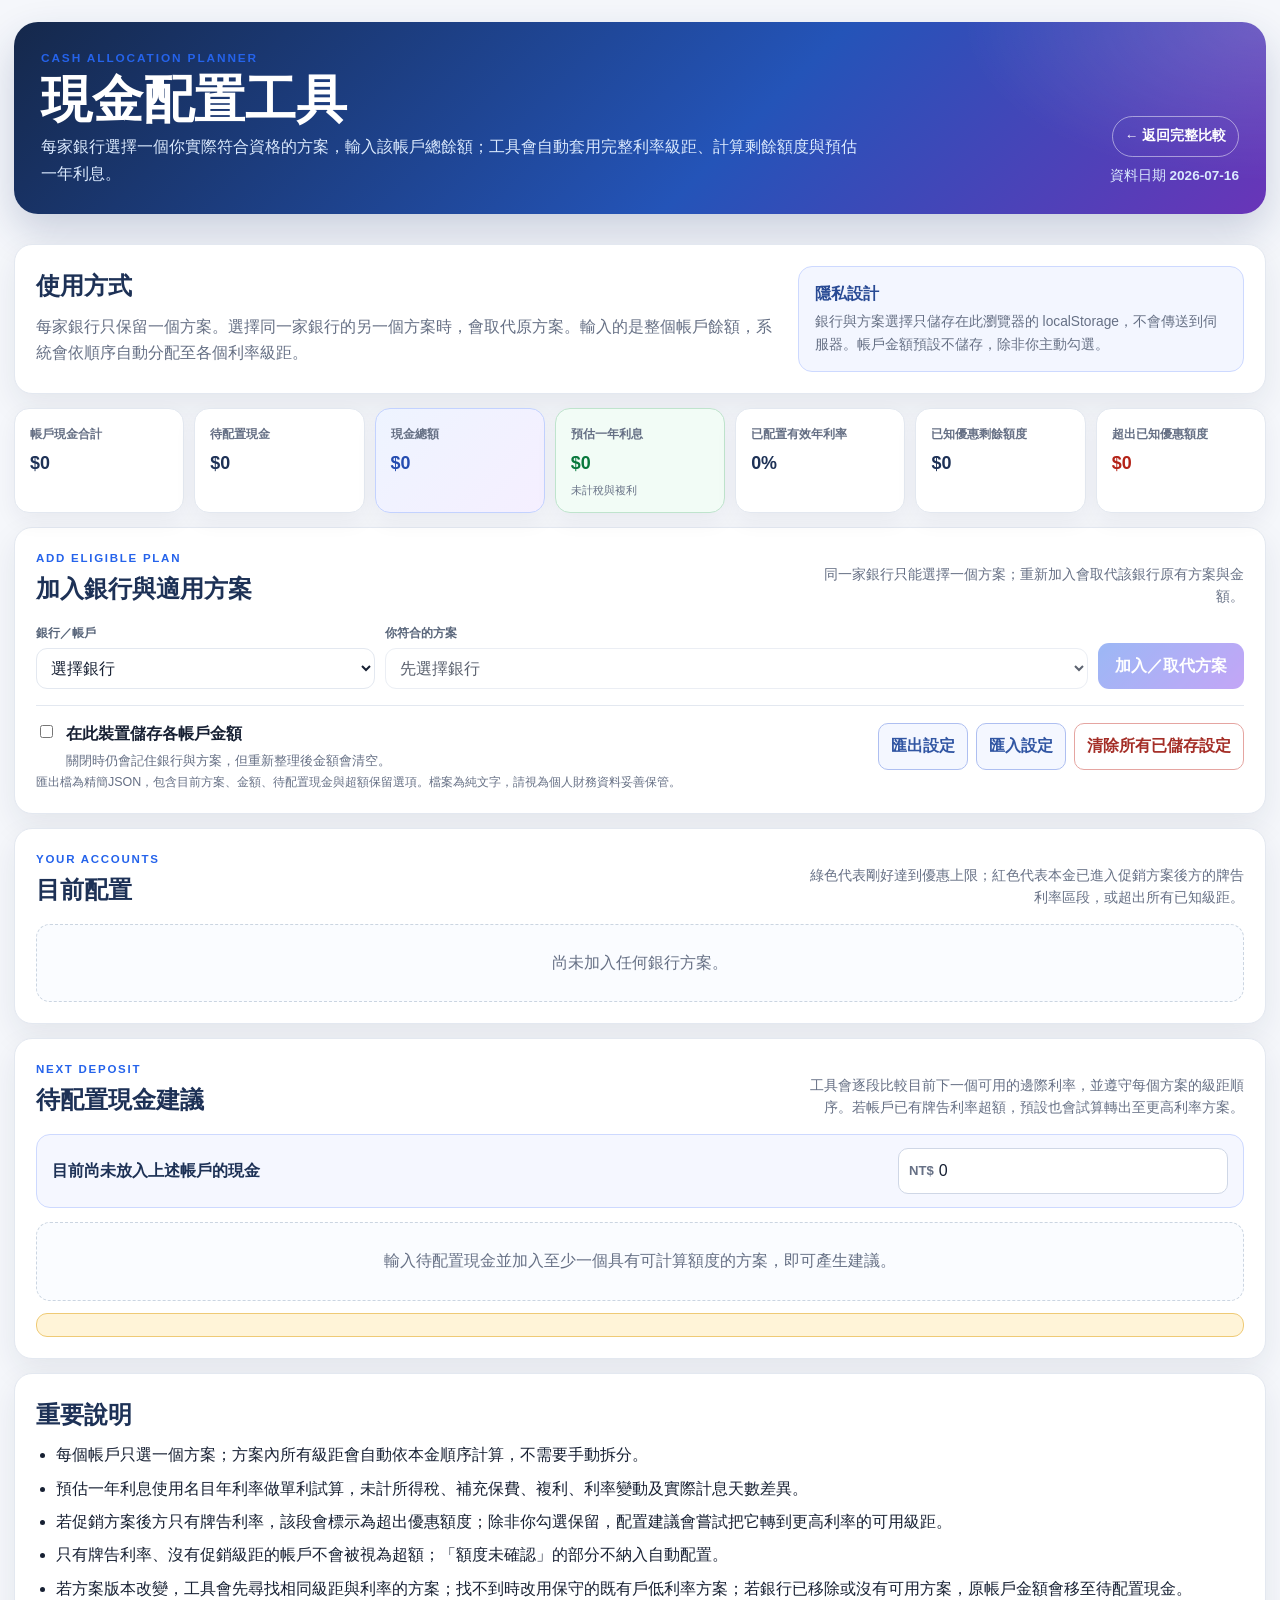
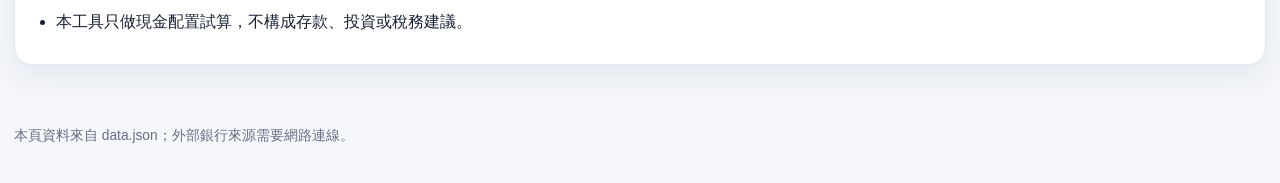
==== allocator.html @ 1294da98 "v21 asset allocator" ====
<!doctype html>
<html lang="zh-Hant-TW">
<head>
  <meta charset="utf-8">
  <meta name="viewport" content="width=device-width,initial-scale=1">
  <title>現金配置工具｜台灣數位帳戶比較</title>
  <link rel="stylesheet" href="assets/style.css">
  <link rel="icon" href="favicon.svg" type="image/svg+xml">
</head>
<body class="allocator-body">
  <header class="allocator-header">
    <div class="allocator-container">
      <div class="allocator-hero">
        <div>
          <div class="eyebrow">CASH ALLOCATION PLANNER</div>
          <h1>現金配置工具</h1>
          <p>每家銀行選擇一個你實際符合資格的方案，輸入該帳戶總餘額；工具會自動套用完整利率級距、計算剩餘額度與預估一年利息。</p>
        </div>
        <div class="allocator-hero-actions">
          <a class="allocator-home-link" href="index.html">← 返回完整比較</a>
          <span>資料日期 <strong id="allocatorReportDate">載入中…</strong></span>
        </div>
      </div>
    </div>
  </header>

  <main class="allocator-container allocator-main" id="allocatorPage">
    <section class="allocator-card allocator-intro">
      <div>
        <h2>使用方式</h2>
        <p>每家銀行只保留一個方案。選擇同一家銀行的另一個方案時，會取代原方案。輸入的是整個帳戶餘額，系統會依順序自動分配至各個利率級距。</p>
      </div>
      <div class="privacy-note">
        <strong>隱私設計</strong>
        <p>銀行與方案選擇只儲存在此瀏覽器的 localStorage，不會傳送到伺服器。帳戶金額預設不儲存，除非你主動勾選。</p>
      </div>
    </section>

    <section class="allocator-summary" aria-label="現金摘要">
      <article class="allocator-stat">
        <span>帳戶現金合計</span>
        <strong id="accountCashTotal">NT$0</strong>
      </article>
      <article class="allocator-stat">
        <span>待配置現金</span>
        <strong id="unallocatedCashSummary">NT$0</strong>
      </article>
      <article class="allocator-stat allocator-stat-primary">
        <span>現金總額</span>
        <strong id="cashGrandTotal">NT$0</strong>
      </article>
      <article class="allocator-stat allocator-stat-interest">
        <span>預估一年利息</span>
        <strong id="annualInterestTotal">NT$0</strong>
        <small id="annualInterestNote">未計稅與複利</small>
      </article>
      <article class="allocator-stat">
        <span>已配置有效年利率</span>
        <strong id="portfolioEffectiveRate">0.000%</strong>
      </article>
      <article class="allocator-stat">
        <span>已知優惠剩餘額度</span>
        <strong id="remainingCapacityTotal">NT$0</strong>
      </article>
      <article class="allocator-stat allocator-stat-danger">
        <span>超出已知優惠額度</span>
        <strong id="overCapacityTotal">NT$0</strong>
      </article>
    </section>

    <section class="allocator-card">
      <div class="allocator-section-heading">
        <div>
          <div class="section-kicker">ADD ELIGIBLE PLAN</div>
          <h2>加入銀行與適用方案</h2>
        </div>
        <p>同一家銀行只能選擇一個方案；重新加入會取代該銀行原有方案與金額。</p>
      </div>

      <div class="allocator-add-grid">
        <div class="field">
          <label for="allocatorBank">銀行／帳戶</label>
          <select id="allocatorBank">
            <option value="">選擇銀行</option>
          </select>
        </div>
        <div class="field">
          <label for="allocatorPlan">你符合的方案</label>
          <select id="allocatorPlan" disabled>
            <option value="">先選擇銀行</option>
          </select>
        </div>
        <button class="allocator-add-button" id="addAllocatorPlan" type="button" disabled>加入／取代方案</button>
      </div>

      <div class="allocator-settings">
        <label class="allocator-save-toggle">
          <input id="persistBalances" type="checkbox">
          <span>
            <strong>在此裝置儲存各帳戶金額</strong>
            <small>關閉時仍會記住銀行與方案，但重新整理後金額會清空。</small>
          </span>
        </label>

        <div class="allocator-config-actions">
          <button id="exportAllocator" class="allocator-export-button" type="button">匯出設定</button>
          <label class="allocator-import-button">
            <span>匯入設定</span>
            <input id="importAllocator" type="file" accept=".json,application/json">
          </label>
          <button id="resetAllocator" class="allocator-reset-button" type="button">清除所有已儲存設定</button>
        </div>
      </div>

      <p class="allocator-transfer-note">
        匯出檔為精簡JSON，包含目前方案、金額、待配置現金與超額保留選項。檔案為純文字，請視為個人財務資料妥善保管。
      </p>
      <div id="allocatorNotice" class="allocator-notice" hidden></div>
    </section>

    <section class="allocator-card">
      <div class="allocator-section-heading">
        <div>
          <div class="section-kicker">YOUR ACCOUNTS</div>
          <h2>目前配置</h2>
        </div>
        <p>綠色代表剛好達到優惠上限；紅色代表本金已進入促銷方案後方的牌告利率區段，或超出所有已知級距。</p>
      </div>
      <div id="allocatorRows" class="allocator-rows"></div>
      <div id="allocatorEmpty" class="allocator-empty">尚未加入任何銀行方案。</div>
    </section>

    <section class="allocator-card allocator-recommendation-card">
      <div class="allocator-section-heading">
        <div>
          <div class="section-kicker">NEXT DEPOSIT</div>
          <h2>待配置現金建議</h2>
        </div>
        <p>工具會逐段比較目前下一個可用的邊際利率，並遵守每個方案的級距順序。若帳戶已有牌告利率超額，預設也會試算轉出至更高利率方案。</p>
      </div>

      <div class="allocator-cash-input">
        <label for="unallocatedCash">目前尚未放入上述帳戶的現金</label>
        <div class="money-input-wrap">
          <span>NT$</span>
          <input id="unallocatedCash" type="text" inputmode="numeric" autocomplete="off" value="0">
        </div>
      </div>

      <div id="recommendationList" class="recommendation-list"></div>
      <div id="recommendationEmpty" class="allocator-empty">輸入待配置現金並加入至少一個具有可計算額度的方案，即可產生建議。</div>
      <div id="unassignedCash" class="unassigned-cash" hidden></div>
    </section>

    <section class="allocator-card allocator-disclaimer">
      <h2>重要說明</h2>
      <ul>
        <li>每個帳戶只選一個方案；方案內所有級距會自動依本金順序計算，不需要手動拆分。</li>
        <li>預估一年利息使用名目年利率做單利試算，未計所得稅、補充保費、複利、利率變動及實際計息天數差異。</li>
        <li>若促銷方案後方只有牌告利率，該段會標示為超出優惠額度；除非你勾選保留，配置建議會嘗試把它轉到更高利率的可用級距。</li>
        <li>只有牌告利率、沒有促銷級距的帳戶不會被視為超額；「額度未確認」的部分不納入自動配置。</li>
        <li>若方案版本改變，工具會先尋找相同級距與利率的方案；找不到時改用保守的既有戶低利率方案；若銀行已移除或沒有可用方案，原帳戶金額會移至待配置現金。</li>
        <li>本工具只做現金配置試算，不構成存款、投資或稅務建議。</li>
      </ul>
    </section>
  </main>

  <footer class="allocator-container detail-footer">本頁資料來自 data.json；外部銀行來源需要網路連線。</footer>
  <script type="module" src="assets/allocator.js"></script>
</body>
</html>
---- assets/style.css ----
:root{
  --page:#f5f7fb;
  --surface:#ffffff;
  --surface-soft:#f8fafc;
  --ink:#172033;
  --muted:#667085;
  --line:#e3e8f0;
  --blue:#2563eb;
  --blue-dark:#173b8f;
  --purple:#7c3aed;
  --cyan:#0891b2;
  --green:#067647;
  --amber:#9a5a00;
  --red:#b42318;
  --shadow:0 12px 32px rgba(31,42,68,.08);
  --radius:18px;
}
*{box-sizing:border-box}
html{scroll-behavior:smooth}
body{
  margin:0;
  color:var(--ink);
  font-family:-apple-system,BlinkMacSystemFont,"Segoe UI","Noto Sans TC","PingFang TC","Microsoft JhengHei",sans-serif;
  line-height:1.65;
  background:
    radial-gradient(900px 420px at 4% -8%,rgba(37,99,235,.11),transparent 60%),
    radial-gradient(760px 380px at 100% 0,rgba(124,58,237,.09),transparent 58%),
    var(--page);
}
a{color:var(--blue);text-decoration:none}
a:hover{text-decoration:underline}
.wide-container{width:calc(100% - 24px);max-width:none;margin:0 auto}
.home-header{padding:12px 0}
.masthead{
  display:grid;
  grid-template-columns:minmax(0,1fr) auto;
  gap:24px;
  align-items:end;
  padding:26px 30px;
  border:1px solid rgba(255,255,255,.8);
  border-radius:22px;
  background:linear-gradient(135deg,#ffffff 0%,#f7faff 60%,#f7f4ff 100%);
  box-shadow:var(--shadow);
}
.eyebrow{font-size:.74rem;font-weight:850;letter-spacing:.16em;color:var(--blue)}
.masthead h1{
  margin:4px 0 7px;
  font-size:clamp(2.05rem,3.4vw,4.1rem);
  line-height:1;
  letter-spacing:-.04em;
  color:#14213d;
}
.masthead p{margin:0;color:#526077;font-size:1.02rem}
.masthead-meta{display:flex;flex-wrap:wrap;justify-content:flex-end;gap:8px;max-width:520px}
.masthead-meta span{
  padding:7px 11px;border-radius:999px;
  background:#fff;border:1px solid var(--line);
  color:#526077;font-size:.82rem;white-space:nowrap
}
.home-layout{
  display:grid;
  grid-template-columns:minmax(0,1fr) clamp(320px,21vw,410px);
  gap:14px;align-items:start
}
.home-main{min-width:0;display:grid;gap:14px}
.home-sidebar{
  min-width:0;display:grid;gap:12px;
  position:sticky;top:10px;max-height:calc(100vh - 20px);overflow:auto
}
.content-card,.tool-card,.info-card,.detail-card{
  background:rgba(255,255,255,.97);
  border:1px solid rgba(227,232,240,.95);
  border-radius:var(--radius);
  box-shadow:var(--shadow)
}
.content-card{padding:22px}
.tool-card,.info-card{padding:17px}
.section-heading{
  display:grid;grid-template-columns:minmax(0,auto) minmax(280px,.55fr);
  gap:20px;align-items:end;padding-bottom:15px;
  border-bottom:1px solid var(--line);margin-bottom:16px
}
.section-heading h2{margin:2px 0 0;font-size:clamp(1.5rem,2vw,2.2rem);line-height:1.1;color:#182a4d}
.section-heading p{margin:0;color:var(--muted);font-size:.92rem}
.section-kicker{color:var(--blue);font-size:.72rem;font-weight:850;letter-spacing:.15em}
.tool-card-title{display:flex;justify-content:space-between;gap:8px;align-items:baseline;margin-bottom:12px;font-weight:850;color:#1d3156}
.tool-card-title small{font-weight:500;color:var(--muted)}
.segmented{display:grid;grid-template-columns:1fr 1fr;gap:5px;padding:5px;border-radius:13px;background:#eef2ff}
.segmented button{border:0;border-radius:9px;padding:9px;background:transparent;color:#43516a;font:inherit;font-weight:800;cursor:pointer}
.segmented button.active{color:#fff;background:linear-gradient(135deg,var(--blue),var(--purple));box-shadow:0 7px 16px rgba(37,99,235,.25)}
.field{display:grid;gap:5px;margin-top:11px}
.field label{font-size:.78rem;color:#58657a;font-weight:800}
.field input[type=search],.field select{
  width:100%;min-width:0;padding:10px;border:1px solid var(--line);
  border-radius:11px;background:#fff;color:var(--ink);font:inherit
}
.filter-grid{display:grid;grid-template-columns:1fr 1fr;gap:8px}
.check-field{display:flex;gap:8px;align-items:center;margin-top:11px;padding:9px 10px;border:1px solid var(--line);border-radius:11px;background:#fff}
.reset-btn{width:100%;border:0;border-radius:11px;margin-top:10px;padding:10px;background:#172033;color:#fff;font:inherit;font-weight:850;cursor:pointer}
.result-line{margin-top:10px;color:var(--muted);font-size:.84rem}
.result-count{color:var(--blue);font-weight:850}
.info-card h3{margin:0 0 10px;color:#1d3156}
.info-card p{margin:0;color:var(--muted);font-size:.88rem}
.legend-list{display:grid;gap:9px;color:#4f5b6c;font-size:.86rem}
.legend-row{display:flex;gap:8px;align-items:center}
.dot{display:inline-block;width:10px;height:10px;border-radius:50%}
.dot.new{background:#2563eb}.dot.existing{background:#7c3aed}
.rate-source{display:inline-flex;padding:2px 7px;border-radius:999px;font-size:.7rem;font-weight:850;white-space:nowrap}
.rate-source.official{background:#ecfdf3;color:var(--green)}
.rate-source.third{background:#fff4d8;color:#8a4b00;border:1px solid #f1ca72}
.status{display:inline-flex;padding:3px 9px;border-radius:999px;font-size:.74rem;font-weight:850}
.status.ok{background:#ecfdf3;color:var(--green)}
.status.partial{background:#fff4d8;color:#8a5700}
.status.unknown{background:#fef3f2;color:var(--red)}
.bar-list{display:grid;gap:9px}
.bar-row{display:grid;grid-template-columns:minmax(190px,16vw) minmax(0,1fr);gap:15px;padding:13px 14px;border:1px solid var(--line);border-radius:14px;background:linear-gradient(180deg,#fff,#fbfcff)}
.bank-meta strong{font-size:.98rem;color:#1d3156}
.bank-meta .bar-note{margin-top:5px;color:var(--muted);font-size:.79rem}
.dual-bars{display:grid;gap:7px}
.dual-line{display:grid;grid-template-columns:54px minmax(100px,1fr) minmax(195px,.34fr);gap:8px;align-items:center}
.dual-label{font-size:.8rem;font-weight:850}
.track{position:relative;height:19px;overflow:hidden;border-radius:999px;background:#edf1f7}
.fill{height:100%;min-width:3px;border-radius:999px}
.fill.new{background:linear-gradient(90deg,#2563eb,#60a5fa)}
.fill.existing{background:linear-gradient(90deg,#7c3aed,#c084fc)}
.fill.unverified{
  background-image:repeating-linear-gradient(135deg,#e79013 0,#e79013 8px,#f8d98c 8px,#f8d98c 16px);
  outline:1px dashed #8b5000;outline-offset:-1px
}
.dual-value{display:flex;gap:6px;align-items:center;flex-wrap:wrap;font-size:.79rem}
.no-value{font-size:.75rem;color:var(--muted);padding-left:6px;line-height:19px}
.table-wrap{overflow:auto;border:1px solid var(--line);border-radius:14px;background:#fff}
table{width:100%;min-width:1320px;border-collapse:collapse}
th,td{padding:11px 12px;border-bottom:1px solid var(--line);text-align:left;vertical-align:top}
th{position:sticky;top:0;z-index:2;background:#eef3ff;color:#29384c;white-space:nowrap}
tbody tr:hover td{background:#fafcff}
.name-cell a{font-weight:850}
.source-list{display:flex;flex-wrap:wrap;gap:5px}
.source-chip{display:inline-flex;padding:4px 8px;border-radius:999px;background:#eef3ff;border:1px solid #d8e2ff;font-size:.76rem}
.source-chip.third-party{background:#fff4d8;border-color:#f1ca72;color:#824800}
.empty-state{text-align:center;color:var(--muted);padding:28px}
.home-footer{padding:20px 2px 34px;color:var(--muted);font-size:.85rem}

/* Standardized individual bank pages */
.detail-body{background:var(--page)}
.detail-container{width:min(1180px,calc(100% - 28px));margin:0 auto}
.detail-hero{padding:22px 0 14px}
.detail-hero-panel{
  color:#fff;border-radius:24px;padding:28px;
  background:
    radial-gradient(400px 240px at 100% 0,rgba(255,255,255,.16),transparent 70%),
    linear-gradient(135deg,#15284b,#2454b8 58%,#6935b8);
  box-shadow:0 18px 42px rgba(30,52,105,.2)
}
.back-link{display:inline-flex;margin-bottom:12px;color:#dbeafe!important}
.detail-title-row{display:flex;justify-content:space-between;align-items:flex-start;gap:16px;flex-wrap:wrap}
.detail-title-row h1{margin:0 0 7px;font-size:clamp(2rem,4vw,3.3rem);line-height:1.05}
.detail-title-row p{margin:0;color:#dbeafe;max-width:850px}
.detail-status{background:rgba(255,255,255,.92)!important;color:#17324d!important}
.detail-kpis{display:grid;grid-template-columns:repeat(4,minmax(0,1fr));gap:12px;margin-top:20px}
.detail-kpi{background:#fff;border:1px solid rgba(255,255,255,.9);border-radius:15px;padding:15px;box-shadow:0 8px 20px rgba(15,23,42,.13);color:var(--ink)}
.detail-kpi .label{color:var(--muted);font-size:.8rem;font-weight:750}
.detail-kpi .value{margin-top:4px;color:#172033;font-size:1.13rem;font-weight:850;line-height:1.35;overflow-wrap:anywhere}
.detail-main{padding:6px 0 42px}
.detail-card{padding:21px;margin:14px 0}
.detail-card h2{margin:0 0 8px;color:#1d3156;font-size:1.28rem}
.detail-card .intro{margin:0 0 15px;color:var(--muted)}
.kv{display:grid;grid-template-columns:220px 1fr;border-top:1px solid var(--line)}
.kv div{padding:13px 14px;border-bottom:1px solid var(--line)}
.kv div:nth-child(odd){font-weight:850;background:var(--surface-soft)}
.tier-tabs{display:flex;gap:9px;flex-wrap:wrap;margin-bottom:14px}
.tier-tabs button{border:1px solid var(--line);border-radius:999px;padding:9px 13px;background:#fff;font:inherit;font-weight:800;cursor:pointer}
.tier-tabs button.active{background:#172033;color:#fff;border-color:#172033}
.tier-panel{display:none}.tier-panel.active{display:block}
.combo-chart-wrap{border:1px solid var(--line);border-radius:16px;padding:14px;background:linear-gradient(180deg,#fff,#fbfcff)}
.combo-chart{width:100%;height:auto;display:block}
.chart-grid{stroke:#dfe5ef;stroke-width:1}.chart-grid.vertical{stroke-dasharray:4 6}
.chart-axis{stroke:#667085;stroke-width:1.3}
.axis-label{font-size:12px;fill:#667085}.axis-title{font-size:13px;fill:#475467;font-weight:700}
.tier-bar{opacity:.8}.bar-rate-label{font-size:13px;fill:#172033;font-weight:850}
.bar-range-label{font-size:11px;fill:#fff;font-weight:800}
.effective-line{fill:none;stroke:#172033;stroke-width:4;stroke-linejoin:round;stroke-linecap:round}
.effective-line.unverified{stroke:#9a5b00;stroke-dasharray:8 7}
.effective-point{fill:#fff;stroke:#172033;stroke-width:3}
.effective-label{font-size:12px;fill:#172033;font-weight:850}
.chart-key{display:flex;flex-wrap:wrap;gap:16px;margin-top:8px;color:#536075;font-size:.88rem}
.chart-key span{display:flex;align-items:center;gap:7px}
.key-box{display:inline-block;width:16px;height:10px;border-radius:3px;background:#2563eb;opacity:.8}
.key-line{display:inline-block;width:20px;border-top:4px solid #172033}
.unverified-key{background:#fff4d8;border:1px solid #f1ca72;color:#8a4b00;padding:2px 8px;border-radius:999px}
.combo-caption{margin:9px 0 0;color:#4f5b70}
.third-party-alert{padding:15px 17px;border-radius:14px;background:#fff4d8;border:1px solid #f1ca72;color:#744000}
.sources ul{margin:8px 0 0 18px;padding:0}.sources li{margin:7px 0;overflow-wrap:anywhere}
.detail-footer{padding:10px 0 36px;color:var(--muted);font-size:.86rem}

@media(max-width:1320px){
  .home-layout{grid-template-columns:1fr}
  .home-sidebar{position:static;max-height:none;overflow:visible;grid-template-columns:minmax(320px,1.2fr) minmax(220px,.6fr) minmax(220px,.6fr);order:-1}
  .tool-card{grid-column:1}.section-heading{grid-template-columns:1fr}
}
@media(max-width:900px){
  .wide-container{width:calc(100% - 12px)}
  .masthead{grid-template-columns:1fr;padding:20px}
  .masthead-meta{justify-content:flex-start;max-width:none}
  .home-sidebar{grid-template-columns:1fr 1fr}.tool-card{grid-column:1/-1}
  .bar-row{grid-template-columns:1fr}.dual-line{grid-template-columns:50px minmax(100px,1fr)}.dual-value{grid-column:2}
  .detail-kpis{grid-template-columns:repeat(2,minmax(0,1fr))}
}
@media(max-width:620px){
  .wide-container{width:100%}.home-header{padding-top:0}
  .masthead,.content-card,.tool-card,.info-card{border-radius:0;box-shadow:none;border-left:0;border-right:0}
  .masthead{padding:18px 14px}.masthead-meta{display:grid;grid-template-columns:1fr}
  .home-layout,.home-main{gap:8px}.home-sidebar{grid-template-columns:1fr}
  .content-card,.tool-card,.info-card{padding:14px}.filter-grid{grid-template-columns:1fr}
  .detail-container{width:min(100% - 16px,1180px)}
  .detail-hero-panel,.detail-card{padding:17px}.detail-kpis{grid-template-columns:1fr}
  .kv{grid-template-columns:1fr}.kv div:nth-child(odd){padding-bottom:4px;border-bottom:0}.kv div:nth-child(even){padding-top:4px}
}


/* v8 detail readability */
.field-label{font-weight:850;background:var(--surface-soft)}
.field-value{min-width:0}
.field-paragraph{margin:0 0 7px}
.field-paragraph:last-child{margin-bottom:0}
.field-list{margin:0;padding-left:1.2rem;display:grid;gap:7px}
.field-list li{padding-left:2px}
.field-list strong,.field-paragraph strong{color:#1d3156}
.compact-table table{min-width:560px}
.compact-table th,.compact-table td{padding:10px 12px}
@media(max-width:620px){
  .field-list{padding-left:1.05rem}
}


/* v9 runtime data loading */
.loading-card,
.page-error{
  width:min(760px,100%);
  margin:30px auto;
  padding:24px;
  border:1px solid var(--line);
  border-radius:16px;
  background:#fff;
  box-shadow:var(--shadow);
}
.page-error h1{margin-top:0;color:#1d3156}
.page-error code{padding:2px 6px;border-radius:5px;background:#eef2ff}


/* v10 homepage responsive containment */
html,
body{
  max-width:100%;
}

body{
  overflow-x:hidden;
}

/* Grid and card children must be allowed to shrink below their intrinsic width. */
.home-layout,
.home-main,
.home-sidebar,
.content-card,
.tool-card,
.info-card,
.section-heading,
.bar-list,
.bar-row,
.bank-meta,
.dual-bars,
.dual-line,
.track,
.dual-value,
.table-wrap{
  min-width:0;
  max-width:100%;
}

.content-card,
.tool-card,
.info-card,
.bar-row,
.table-wrap{
  width:100%;
}

.bank-meta,
.bank-meta a,
.bank-meta strong,
.bank-meta .bar-note,
.dual-value,
.dual-value strong{
  overflow-wrap:anywhere;
  word-break:break-word;
}

.table-wrap{
  overflow-x:auto;
  overflow-y:hidden;
  overscroll-behavior-x:contain;
  -webkit-overflow-scrolling:touch;
  scrollbar-gutter:stable;
  touch-action:pan-x pan-y;
}

/* The table remains wide, but only its own wrapper scrolls. */
.table-wrap table{
  width:max-content;
  min-width:1320px;
  max-width:none;
}

@media(max-width:900px){
  .bar-row{
    width:100%;
    grid-template-columns:minmax(0,1fr);
  }

  .dual-line{
    grid-template-columns:50px minmax(0,1fr);
  }

  .dual-value{
    grid-column:2;
    min-width:0;
    max-width:100%;
  }
}

@media(max-width:620px){
  .wide-container{
    width:100%;
    max-width:100%;
  }

  .home-layout,
  .home-main,
  .home-sidebar{
    width:100%;
    max-width:100%;
  }

  .content-card,
  .tool-card,
  .info-card{
    width:100%;
    max-width:100%;
  }

  .bar-row{
    display:block;
    width:100%;
    max-width:100%;
    padding:13px 12px;
    overflow:hidden;
  }

  .dual-bars{
    width:100%;
    margin-top:12px;
  }

  /* Mobile rate row:
     label and value share the first row; the bar uses the full row below. */
  .dual-line{
    display:grid;
    width:100%;
    grid-template-columns:minmax(0,1fr) minmax(0,auto);
    grid-template-areas:
      "label value"
      "track track";
    gap:6px 10px;
    align-items:center;
  }

  .dual-label{
    grid-area:label;
    min-width:0;
  }

  .dual-value{
    grid-area:value;
    grid-column:auto;
    min-width:0;
    max-width:min(62vw,230px);
    justify-content:flex-end;
    text-align:right;
    line-height:1.35;
  }

  .dual-value .rate-source{
    white-space:normal;
    text-align:center;
  }

  .track{
    grid-area:track;
    width:100%;
    min-width:0;
  }

  .bank-meta{
    width:100%;
  }

  .section-heading{
    width:100%;
  }

  .section-heading p{
    overflow-wrap:anywhere;
  }

  .table-wrap{
    width:100%;
    max-width:100%;
    border-radius:10px;
  }
}

@media(max-width:380px){
  .dual-line{
    grid-template-columns:1fr;
    grid-template-areas:
      "label"
      "value"
      "track";
  }

  .dual-value{
    justify-content:flex-start;
    text-align:left;
    max-width:100%;
  }
}


/* v11 favicon + bank chart mobile legibility */
@media(max-width:620px){
  .detail-card .combo-chart-wrap{
    max-width:100%;
    padding:10px 8px 12px;
    overflow-x:auto;
    overflow-y:hidden;
    overscroll-behavior-x:contain;
    -webkit-overflow-scrolling:touch;
  }

  /* Keep enough logical width for the amount-axis labels.
     Scrolling remains contained inside the chart card. */
  .detail-card .combo-chart{
    display:block;
    width:760px;
    max-width:none;
    height:auto;
  }

  /* Larger chart text on phones. */
  .detail-card .axis-label{
    font-size:18px;
    font-weight:750;
  }

  .detail-card .axis-title{
    font-size:19px;
    font-weight:850;
  }

  .detail-card .bar-rate-label{
    font-size:21px;
    font-weight:900;
  }

  .detail-card .bar-range-label{
    font-size:17px;
    font-weight:900;
  }

  .detail-card .effective-label{
    font-size:18px;
    font-weight:900;
  }

  /* Shorter/thinner-looking bars, anchored at the x-axis. */
  .detail-card .tier-bar{
    transform-box:fill-box;
    transform-origin:center bottom;
    transform:scaleY(.66);
    opacity:.88;
  }

  .detail-card .effective-line{
    stroke-width:5;
  }

  .detail-card .effective-point{
    transform-box:fill-box;
    transform-origin:center;
    transform:scale(1.35);
    stroke-width:3.5;
  }

  .detail-card .chart-axis{
    stroke-width:1.8;
  }

  .detail-card .chart-grid{
    stroke-width:1.25;
  }

  .detail-card .chart-key{
    position:sticky;
    left:0;
    width:max-content;
    min-width:100%;
    gap:10px 14px;
    padding-top:8px;
    font-size:.96rem;
    background:#fff;
  }

  .detail-card .combo-caption{
    position:sticky;
    left:0;
    width:min(100%,calc(100vw - 64px));
    font-size:.97rem;
  }
}

@media(max-width:390px){
  .detail-card .combo-chart{
    width:700px;
  }

  .detail-card .axis-label{
    font-size:19px;
  }

  .detail-card .bar-rate-label{
    font-size:22px;
  }

  .detail-card .bar-range-label{
    font-size:18px;
  }

  .detail-card .effective-label{
    font-size:19px;
  }
}


/* v12 compact homepage comparison */
.comparison-table{
  width:100%;
  min-width:1020px;
  table-layout:fixed;
}

.comparison-table th,
.comparison-table td{
  white-space:normal;
  overflow-wrap:anywhere;
  word-break:break-word;
}

.comparison-table th:nth-child(1){width:42px}
.comparison-table th:nth-child(2){width:150px}
.comparison-table th:nth-child(3){width:190px}
.comparison-table th:nth-child(4){width:215px}
.comparison-table th:nth-child(5){width:260px}
.comparison-table th:nth-child(6){width:190px}
.comparison-table th:nth-child(7){width:205px}
.comparison-table th:nth-child(8){width:190px}
.comparison-table th:nth-child(9){width:210px}

.rank-cell{
  text-align:center;
  color:var(--muted);
}

.rate-pair{
  display:grid;
  gap:10px;
}

.rate-pair > div{
  display:grid;
  grid-template-columns:auto minmax(0,1fr);
  gap:3px 7px;
  align-items:start;
  padding-bottom:8px;
  border-bottom:1px solid var(--line);
}

.rate-pair > div:last-child{
  padding-bottom:0;
  border-bottom:0;
}

.rate-pair .rate-source{
  grid-column:2;
  width:max-content;
  max-width:100%;
}

.compact-label{
  display:inline-flex;
  margin-right:6px;
  padding:1px 6px;
  border-radius:999px;
  background:#eef3ff;
  color:#3156a3;
  font-size:.7rem;
  font-weight:850;
  vertical-align:middle;
}

.compact-lines{
  display:grid;
  gap:6px;
}

.compact-lines > div{
  padding-bottom:5px;
  border-bottom:1px solid #edf0f5;
}

.compact-lines > div:last-child{
  padding-bottom:0;
  border-bottom:0;
}

.more-details{
  color:var(--blue);
  font-size:.78rem;
  font-weight:750;
}

.compact-secondary{
  margin-top:9px;
  padding-top:8px;
  border-top:1px dashed var(--line);
  color:#4f5b70;
  font-size:.82rem;
}

.transfer-cell{
  display:grid;
  gap:9px;
}

.transfer-cell > div{
  line-height:1.45;
}

.sources-cell .source-list{
  display:grid;
  justify-items:start;
}

@media(max-width:620px){
  .comparison-table{
    min-width:980px;
  }

  .comparison-table th,
  .comparison-table td{
    padding:10px 9px;
    font-size:.84rem;
  }

  .comparison-table th:nth-child(1){width:38px}
  .comparison-table th:nth-child(2){width:135px}
  .comparison-table th:nth-child(3){width:175px}
  .comparison-table th:nth-child(4){width:205px}
  .comparison-table th:nth-child(5){width:240px}
  .comparison-table th:nth-child(6){width:180px}
  .comparison-table th:nth-child(7){width:195px}
  .comparison-table th:nth-child(8){width:180px}
  .comparison-table th:nth-child(9){width:190px}
}


/* v13 grouped full-width comparison table */
.table-wrap > table.comparison-table{
  width:100%;
  min-width:1180px;
  max-width:none;
  table-layout:fixed;
}

.comparison-table col.col-rank{width:3%}
.comparison-table col.col-bank{width:11%}
.comparison-table col.col-rate-new{width:8%}
.comparison-table col.col-rate-existing{width:8%}
.comparison-table col.col-tier{width:14%}
.comparison-table col.col-conditions{width:17%}
.comparison-table col.col-period{width:11%}
.comparison-table col.col-transfer{width:9%}
.comparison-table col.col-withdraw{width:9%}
.comparison-table col.col-sources{width:10%}

.comparison-table thead .group-header th{
  text-align:center;
  vertical-align:middle;
  background:#e7edff;
  border-bottom:1px solid #cad6f2;
}

.comparison-table thead .sub-header th{
  text-align:center;
  background:#f1f5ff;
  font-size:.82rem;
}

.comparison-table .rate-cell{
  line-height:1.45;
}

.comparison-table .rate-cell .rate-source{
  margin-top:5px;
  white-space:normal;
}

.comparison-table .transfer-cell,
.comparison-table .withdraw-cell{
  display:table-cell;
  line-height:1.5;
}

@media(max-width:620px){
  .table-wrap > table.comparison-table{
    width:100%;
    min-width:1120px;
  }

  .comparison-table col.col-rank{width:38px}
  .comparison-table col.col-bank{width:130px}
  .comparison-table col.col-rate-new{width:105px}
  .comparison-table col.col-rate-existing{width:105px}
  .comparison-table col.col-tier{width:170px}
  .comparison-table col.col-conditions{width:220px}
  .comparison-table col.col-period{width:150px}
  .comparison-table col.col-transfer{width:120px}
  .comparison-table col.col-withdraw{width:120px}
  .comparison-table col.col-sources{width:145px}
}


/* v14 bank tier table width correction */
/* Override the global wide comparison-table rules for the compact,
   three-column table beneath each bank's rate chart. */
.detail-card .compact-table{
  width:100%;
  max-width:100%;
  overflow-x:visible;
}

.detail-card .compact-table > table{
  display:table;
  width:100%;
  min-width:0;
  max-width:100%;
  table-layout:fixed;
}

.detail-card .compact-table th,
.detail-card .compact-table td{
  white-space:normal;
  overflow-wrap:anywhere;
  word-break:normal;
  vertical-align:top;
}

.detail-card .compact-table th:nth-child(1),
.detail-card .compact-table td:nth-child(1){
  width:30%;
}

.detail-card .compact-table th:nth-child(2),
.detail-card .compact-table td:nth-child(2){
  width:18%;
  text-align:center;
  white-space:nowrap;
}

.detail-card .compact-table th:nth-child(3),
.detail-card .compact-table td:nth-child(3){
  width:52%;
}

@media(max-width:620px){
  .detail-card .compact-table{
    overflow-x:auto;
    overscroll-behavior-x:contain;
    -webkit-overflow-scrolling:touch;
  }

  .detail-card .compact-table > table{
    width:100%;
    min-width:500px;
  }

  .detail-card .compact-table th,
  .detail-card .compact-table td{
    padding:9px 10px;
  }
}


/* v16 cash allocation planner */
.planner-launch-link{
  display:grid;
  gap:2px;
  margin-top:12px;
  padding:12px 13px;
  border:1px solid #cdd9ff;
  border-radius:12px;
  background:linear-gradient(135deg,#eef4ff,#f4edff);
  color:#1d3156;
}
.planner-launch-link strong{font-size:.92rem}
.planner-launch-link span{color:#60708a;font-size:.78rem}

.detail-nav-actions{
  display:flex;
  align-items:center;
  gap:10px;
  flex-wrap:wrap;
  margin-bottom:12px;
}
.detail-nav-actions .back-link{margin:0}
.allocator-bank-link{
  display:inline-flex;
  padding:7px 11px;
  border:1px solid rgba(255,255,255,.55);
  border-radius:999px;
  background:rgba(255,255,255,.12);
  color:#fff!important;
  font-size:.84rem;
  font-weight:800;
}
.allocator-bank-link:hover{background:rgba(255,255,255,.2)}

.allocator-body{background:var(--page)}
.allocator-container{
  width:min(1260px,calc(100% - 28px));
  margin:0 auto;
}
.allocator-header{padding:22px 0 12px}
.allocator-hero{
  display:grid;
  grid-template-columns:minmax(0,1fr) auto;
  gap:24px;
  align-items:end;
  padding:27px;
  border-radius:24px;
  color:#fff;
  background:
    radial-gradient(420px 220px at 100% 0,rgba(255,255,255,.17),transparent 72%),
    linear-gradient(135deg,#15284b,#2454b8 58%,#6935b8);
  box-shadow:0 18px 42px rgba(30,52,105,.2);
}
.allocator-hero h1{
  margin:4px 0 8px;
  font-size:clamp(2rem,4vw,3.4rem);
  line-height:1.05;
}
.allocator-hero p{
  max-width:830px;
  margin:0;
  color:#dbeafe;
}
.allocator-hero-actions{
  display:grid;
  gap:8px;
  justify-items:end;
  color:#dbeafe;
  font-size:.85rem;
}
.allocator-home-link{
  display:inline-flex;
  padding:8px 12px;
  border:1px solid rgba(255,255,255,.48);
  border-radius:999px;
  color:#fff!important;
  font-weight:800;
}
.allocator-main{padding:4px 0 36px}
.allocator-card{
  margin:14px 0;
  padding:21px;
  border:1px solid var(--line);
  border-radius:18px;
  background:#fff;
  box-shadow:var(--shadow);
}
.allocator-intro{
  display:grid;
  grid-template-columns:minmax(0,1.25fr) minmax(280px,.75fr);
  gap:18px;
  align-items:start;
}
.allocator-card h2{margin:0 0 8px;color:#1d3156}
.allocator-card p{margin:0;color:var(--muted)}
.privacy-note{
  padding:14px 16px;
  border:1px solid #cdd9ff;
  border-radius:14px;
  background:#f3f6ff;
}
.privacy-note strong{color:#284a94}
.privacy-note p{margin-top:4px;font-size:.86rem}

.allocator-summary{
  display:grid;
  grid-template-columns:repeat(5,minmax(0,1fr));
  gap:10px;
  margin:14px 0;
}
.allocator-stat{
  min-width:0;
  padding:15px;
  border:1px solid var(--line);
  border-radius:15px;
  background:#fff;
  box-shadow:0 8px 22px rgba(31,42,68,.06);
}
.allocator-stat span{
  display:block;
  color:var(--muted);
  font-size:.78rem;
  font-weight:750;
}
.allocator-stat strong{
  display:block;
  margin-top:5px;
  color:#1d3156;
  font-size:1.12rem;
  overflow-wrap:anywhere;
}
.allocator-stat-primary{
  border-color:#c3d2ff;
  background:linear-gradient(135deg,#eef4ff,#f5efff);
}
.allocator-stat-primary strong{color:#244cb0}
.allocator-stat-danger strong{color:var(--red)}

.allocator-section-heading{
  display:grid;
  grid-template-columns:minmax(0,1fr) minmax(260px,.6fr);
  gap:18px;
  align-items:end;
  margin-bottom:14px;
}
.allocator-section-heading h2{margin:1px 0 0}
.allocator-section-heading > p{text-align:right;font-size:.85rem}

.allocator-add-grid{
  display:grid;
  grid-template-columns:minmax(190px,.65fr) minmax(320px,1.35fr) auto;
  gap:10px;
  align-items:end;
}
.allocator-add-grid .field{margin:0}
.allocator-add-grid select,
.allocator-settings input,
.allocator-balance-field input,
.allocator-cash-input input{
  font:inherit;
}
.allocator-add-button{
  min-height:42px;
  padding:10px 17px;
  border:0;
  border-radius:11px;
  background:linear-gradient(135deg,var(--blue),var(--purple));
  color:#fff;
  font:inherit;
  font-weight:850;
  cursor:pointer;
}
.allocator-add-button:disabled{
  opacity:.45;
  cursor:not-allowed;
}
.allocator-settings{
  display:flex;
  justify-content:space-between;
  gap:15px;
  align-items:center;
  margin-top:16px;
  padding-top:15px;
  border-top:1px solid var(--line);
}
.allocator-save-toggle{
  display:flex;
  gap:10px;
  align-items:flex-start;
  cursor:pointer;
}
.allocator-save-toggle input{margin-top:4px}
.allocator-save-toggle span{display:grid;gap:2px}
.allocator-save-toggle small{color:var(--muted)}
.allocator-reset-button{
  padding:9px 12px;
  border:1px solid #e5a5a1;
  border-radius:10px;
  background:#fff;
  color:#a42e27;
  font:inherit;
  font-weight:800;
  cursor:pointer;
}
.allocator-notice{
  margin-top:13px;
  padding:10px 12px;
  border-radius:11px;
  font-size:.86rem;
}
.allocator-notice.tone-info{background:#eef4ff;color:#244c99}
.allocator-notice.tone-success{background:#ecfdf3;color:#067647}
.allocator-notice.tone-warning{background:#fff4d8;color:#8a5700}

.allocator-rows{display:grid;gap:11px}
.allocator-row{
  display:grid;
  grid-template-columns:minmax(190px,1.15fr) minmax(180px,.95fr) minmax(130px,.65fr) minmax(185px,.9fr) minmax(170px,.8fr) auto;
  gap:13px;
  align-items:center;
  padding:15px;
  border:1px solid var(--line);
  border-left:6px solid #9aa7bd;
  border-radius:15px;
  background:#fff;
  transition:border-color .15s ease,background .15s ease;
}
.allocator-row.is-maxed{
  border-color:#7fd8a2;
  border-left-color:#12a150;
  background:#f0fdf5;
}
.allocator-row.is-over{
  border-color:#f1a5a0;
  border-left-color:#d33b32;
  background:#fff4f3;
}
.allocator-row.is-unlimited{
  border-left-color:#5c62cf;
  background:#f7f7ff;
}
.allocator-row.is-unknown{
  border-left-color:#d49b21;
  background:#fffaf0;
}
.allocator-row-heading{min-width:0}
.allocator-row-heading h3{margin:0;color:#1d3156}
.allocator-row-heading p{
  margin:3px 0 0;
  font-size:.8rem;
  overflow-wrap:anywhere;
}
.allocator-remove{
  margin-top:8px;
  padding:4px 8px;
  border:1px solid #e1a4a0;
  border-radius:999px;
  background:#fff;
  color:#a8332d;
  font:inherit;
  font-size:.74rem;
  font-weight:800;
  cursor:pointer;
}
.allocator-rate-block{
  display:grid;
  grid-template-columns:auto auto;
  gap:4px 7px;
  align-items:center;
  min-width:0;
}
.allocator-rate{
  color:#244cb0;
  font-size:1.45rem;
  font-weight:900;
}
.allocator-rate-block > strong,
.allocator-rate-block > small{grid-column:1/-1}
.allocator-rate-block > small{
  color:var(--muted);
  overflow-wrap:anywhere;
}
.allocator-capacity-block,
.allocator-status{
  display:grid;
  gap:3px;
}
.allocator-capacity-block span,
.allocator-status span,
.allocator-balance-field > span{
  color:var(--muted);
  font-size:.75rem;
  font-weight:750;
}
.allocator-capacity-block strong,
.allocator-status strong{color:#1d3156}
.allocator-balance-field{display:grid;gap:5px}
.money-input-wrap{
  display:flex;
  align-items:center;
  overflow:hidden;
  border:1px solid #cfd7e6;
  border-radius:10px;
  background:#fff;
}
.money-input-wrap > span{
  padding:9px 0 9px 10px;
  color:#667085;
  font-size:.82rem;
  font-weight:750;
}
.money-input-wrap input{
  width:100%;
  min-width:0;
  padding:9px 10px 9px 5px;
  border:0;
  outline:0;
  background:transparent;
  color:var(--ink);
}
.is-maxed .money-input-wrap{
  border-color:#42b875;
  box-shadow:0 0 0 3px rgba(18,161,80,.11);
}
.is-over .money-input-wrap{
  border-color:#df5c54;
  box-shadow:0 0 0 3px rgba(211,59,50,.11);
}
.is-maxed .allocator-status strong{color:#07853f}
.is-over .allocator-status strong{color:#bd2921}
.is-unknown .allocator-status strong{color:#9a6200}
.allocator-bank-detail{
  display:inline-flex;
  justify-content:center;
  padding:8px 10px;
  border:1px solid #cdd9ff;
  border-radius:10px;
  background:#f5f7ff;
  color:#3156a3;
  font-size:.76rem;
  font-weight:800;
  text-align:center;
}
.allocator-empty{
  padding:25px;
  border:1px dashed #cbd5e1;
  border-radius:14px;
  color:var(--muted);
  text-align:center;
  background:#fafcff;
}
.allocator-empty[hidden]{display:none}

.allocator-cash-input{
  display:grid;
  grid-template-columns:minmax(0,1fr) minmax(220px,330px);
  gap:15px;
  align-items:center;
  margin-bottom:14px;
  padding:13px 15px;
  border:1px solid #cdd9ff;
  border-radius:14px;
  background:#f5f7ff;
}
.allocator-cash-input label{
  color:#1d3156;
  font-weight:850;
}
.recommendation-list{display:grid;gap:9px}
.recommendation-item{
  display:grid;
  grid-template-columns:38px minmax(220px,1.3fr) minmax(105px,.45fr) minmax(140px,.65fr) minmax(150px,.7fr);
  gap:12px;
  align-items:center;
  padding:13px 14px;
  border:1px solid var(--line);
  border-radius:13px;
  background:linear-gradient(180deg,#fff,#fafcff);
}
.recommendation-rank{
  display:grid;
  place-items:center;
  width:30px;
  height:30px;
  border-radius:50%;
  background:#172033;
  color:#fff;
  font-weight:900;
}
.recommendation-name,
.recommendation-rate,
.recommendation-amount,
.recommendation-target{
  display:grid;
  gap:2px;
  min-width:0;
}
.recommendation-name span,
.recommendation-rate span,
.recommendation-amount span,
.recommendation-target span{
  color:var(--muted);
  font-size:.75rem;
}
.recommendation-name span{overflow-wrap:anywhere}
.recommendation-rate strong{color:#244cb0}
.recommendation-amount strong{color:#08783c}
.unassigned-cash{
  margin-top:12px;
  padding:11px 13px;
  border:1px solid #efca75;
  border-radius:11px;
  background:#fff4d8;
  color:#805100;
}
.allocator-disclaimer ul{
  margin:8px 0 0 20px;
  padding:0;
}
.allocator-disclaimer li{margin:7px 0}

@media(max-width:1100px){
  .allocator-summary{grid-template-columns:repeat(3,minmax(0,1fr))}
  .allocator-row{
    grid-template-columns:minmax(190px,1.2fr) minmax(180px,1fr) minmax(130px,.7fr);
  }
  .allocator-balance-field,
  .allocator-status,
  .allocator-bank-detail{grid-row:2}
  .recommendation-item{
    grid-template-columns:38px minmax(200px,1fr) repeat(3,minmax(110px,.55fr));
  }
}

@media(max-width:760px){
  .allocator-container{width:min(100% - 16px,1260px)}
  .allocator-hero{grid-template-columns:1fr;padding:19px}
  .allocator-hero-actions{justify-items:start}
  .allocator-intro{grid-template-columns:1fr}
  .allocator-summary{grid-template-columns:repeat(2,minmax(0,1fr))}
  .allocator-section-heading{grid-template-columns:1fr}
  .allocator-section-heading > p{text-align:left}
  .allocator-add-grid{grid-template-columns:1fr}
  .allocator-settings{align-items:flex-start;flex-direction:column}
  .allocator-row{grid-template-columns:1fr 1fr}
  .allocator-row-heading{grid-column:1/-1}
  .allocator-balance-field,
  .allocator-status,
  .allocator-bank-detail{grid-row:auto}
  .allocator-bank-detail{align-self:end}
  .recommendation-item{
    grid-template-columns:34px minmax(0,1fr) minmax(95px,.5fr);
  }
  .recommendation-rate{grid-column:3}
  .recommendation-amount{grid-column:2}
  .recommendation-target{grid-column:3}
}

@media(max-width:520px){
  .allocator-container{width:100%}
  .allocator-header{padding:0}
  .allocator-hero,
  .allocator-card{
    border-radius:0;
    border-left:0;
    border-right:0;
    box-shadow:none;
  }
  .allocator-main{padding-top:0}
  .allocator-card{margin:8px 0;padding:15px}
  .allocator-summary{
    grid-template-columns:1fr 1fr;
    gap:7px;
    padding:0 8px;
  }
  .allocator-stat{padding:12px}
  .allocator-stat-primary{grid-column:1/-1;grid-row:1}
  .allocator-add-grid{gap:7px}
  .allocator-row{grid-template-columns:1fr;padding:13px}
  .allocator-row-heading,
  .allocator-rate-block,
  .allocator-capacity-block,
  .allocator-balance-field,
  .allocator-status,
  .allocator-bank-detail{grid-column:1}
  .allocator-cash-input{grid-template-columns:1fr}
  .recommendation-item{
    grid-template-columns:32px minmax(0,1fr);
  }
  .recommendation-name{grid-column:2}
  .recommendation-rate,
  .recommendation-amount,
  .recommendation-target{grid-column:2}
}


/* v18 plan-level allocator */
.allocator-summary{
  grid-template-columns:repeat(7,minmax(0,1fr));
}
.allocator-stat small{
  display:block;
  margin-top:4px;
  color:var(--muted);
  font-size:.68rem;
  line-height:1.3;
}
.allocator-stat-interest{
  border-color:#bfe4cd;
  background:#f2fcf6;
}
.allocator-stat-interest strong{color:#08783c}

.allocator-row.plan-row{
  grid-template-columns:
    minmax(170px,1.05fr)
    minmax(200px,1.1fr)
    minmax(130px,.7fr)
    minmax(175px,.85fr)
    minmax(190px,.95fr)
    minmax(165px,.8fr)
    auto;
  grid-template-areas:
    "heading rate capacity balance status interest link"
    "tiers tiers tiers tiers tiers tiers tiers";
}
.plan-row .allocator-row-heading{grid-area:heading}
.plan-row .allocator-rate-block{grid-area:rate}
.plan-row .allocator-capacity-block{grid-area:capacity}
.plan-row .allocator-balance-field{grid-area:balance;grid-row:auto}
.plan-row .allocator-status{grid-area:status;grid-row:auto}
.plan-row .allocator-interest-block{grid-area:interest}
.plan-row .allocator-bank-detail{grid-area:link;grid-row:auto}
.plan-row .allocator-tier-breakdown{grid-area:tiers}

.allocator-interest-block{
  display:grid;
  gap:3px;
  min-width:0;
}
.allocator-interest-block > span,
.allocator-interest-block > small{
  color:var(--muted);
  font-size:.75rem;
}
.allocator-interest-block > strong{
  color:#08783c;
  overflow-wrap:anywhere;
}
.is-over .allocator-interest-block > strong,
.is-unknown .allocator-interest-block > strong{
  color:#9a6200;
}

.allocator-tier-breakdown{
  display:flex;
  flex-wrap:wrap;
  gap:7px;
  padding-top:12px;
  border-top:1px dashed var(--line);
}
.allocator-tier-chip{
  display:grid;
  grid-template-columns:auto auto;
  gap:2px 8px;
  min-width:150px;
  padding:8px 10px;
  border:1px solid #d8dfeb;
  border-radius:10px;
  background:#f8fafc;
}
.allocator-tier-chip > span{
  color:#4d5a70;
  font-size:.73rem;
}
.allocator-tier-chip > strong{
  color:#244cb0;
  font-size:.86rem;
}
.allocator-tier-chip > small{
  grid-column:1/-1;
  color:var(--muted);
  font-size:.68rem;
}
.allocator-tier-chip.has-balance{
  border-color:#a9bdf5;
  background:#eef4ff;
}
.allocator-tier-chip.unlimited{
  border-color:#c9c4ef;
  background:#f6f4ff;
}
.allocator-tier-chip.unknown{
  border-color:#e8ca83;
  background:#fffaf0;
}

.recommendation-item.plan-recommendation{
  grid-template-columns:
    38px
    minmax(190px,1.15fr)
    minmax(145px,.72fr)
    minmax(135px,.62fr)
    minmax(145px,.68fr)
    minmax(135px,.62fr);
}
.plan-recommendation .recommendation-interest{
  display:grid;
  gap:2px;
  min-width:0;
}
.plan-recommendation .recommendation-interest span{
  color:var(--muted);
  font-size:.75rem;
}
.plan-recommendation .recommendation-interest strong{
  color:#08783c;
}
.recommendation-tier-path{
  grid-column:2/-1;
  display:flex;
  flex-wrap:wrap;
  gap:6px;
  padding-top:8px;
  border-top:1px dashed var(--line);
}
.recommendation-tier-path span{
  padding:4px 7px;
  border-radius:999px;
  background:#eef3ff;
  color:#3156a3;
  font-size:.72rem;
  font-weight:750;
}

@media(max-width:1250px){
  .allocator-summary{grid-template-columns:repeat(4,minmax(0,1fr))}
  .allocator-row.plan-row{
    grid-template-columns:repeat(4,minmax(0,1fr));
    grid-template-areas:
      "heading heading rate capacity"
      "balance status interest link"
      "tiers tiers tiers tiers";
  }
}

@media(max-width:900px){
  .allocator-summary{grid-template-columns:repeat(3,minmax(0,1fr))}
  .allocator-row.plan-row{
    grid-template-columns:1fr 1fr;
    grid-template-areas:
      "heading rate"
      "capacity balance"
      "status interest"
      "link link"
      "tiers tiers";
  }
  .plan-recommendation.recommendation-item{
    grid-template-columns:34px minmax(0,1fr) minmax(120px,.55fr);
  }
  .plan-recommendation .recommendation-name{grid-column:2}
  .plan-recommendation .recommendation-rate{grid-column:3}
  .plan-recommendation .recommendation-amount{grid-column:2}
  .plan-recommendation .recommendation-target{grid-column:3}
  .plan-recommendation .recommendation-interest{grid-column:2/-1}
  .recommendation-tier-path{grid-column:2/-1}
}

@media(max-width:600px){
  .allocator-summary{grid-template-columns:1fr 1fr}
  .allocator-stat-primary{grid-column:1/-1}
  .allocator-row.plan-row{
    grid-template-columns:1fr;
    grid-template-areas:
      "heading"
      "rate"
      "capacity"
      "balance"
      "status"
      "interest"
      "tiers"
      "link";
  }
  .plan-row .allocator-row-heading,
  .plan-row .allocator-rate-block,
  .plan-row .allocator-capacity-block,
  .plan-row .allocator-balance-field,
  .plan-row .allocator-status,
  .plan-row .allocator-interest-block,
  .plan-row .allocator-bank-detail,
  .plan-row .allocator-tier-breakdown{
    grid-column:1;
  }
  .allocator-tier-chip{min-width:calc(50% - 4px)}
  .plan-recommendation.recommendation-item{
    grid-template-columns:32px minmax(0,1fr);
  }
  .plan-recommendation .recommendation-name,
  .plan-recommendation .recommendation-rate,
  .plan-recommendation .recommendation-amount,
  .plan-recommendation .recommendation-target,
  .plan-recommendation .recommendation-interest,
  .recommendation-tier-path{
    grid-column:2;
  }
}

@media(max-width:420px){
  .allocator-tier-chip{min-width:100%}
}


/* v19 posted-rate overflow and marginal recommendations */
.allocator-tier-chip.posted-overflow-tier{
  border-color:#efaaa5;
  background:#fff4f3;
}
.allocator-tier-chip.posted-overflow-tier > strong{
  color:#b42318;
}

.overflow-ignore-toggle{
  grid-column:1/-1;
  display:flex;
  gap:10px;
  align-items:flex-start;
  padding:10px 12px;
  border:1px solid #efc28b;
  border-radius:11px;
  background:#fff8e8;
  cursor:pointer;
}
.overflow-ignore-toggle[hidden]{display:none}
.overflow-ignore-toggle input{margin-top:4px}
.overflow-ignore-toggle span{
  display:grid;
  gap:2px;
}
.overflow-ignore-toggle strong{
  color:#8a5700;
  font-size:.84rem;
}
.overflow-ignore-toggle small{
  color:#806a45;
  font-size:.74rem;
}

.withdrawal-recommendation{
  border-color:#efaaa5;
  background:#fff4f3;
}
.withdrawal-recommendation .recommendation-rank{
  background:#b42318;
}
.withdrawal-recommendation .recommendation-amount strong{
  color:#b42318;
}
.withdrawal-recommendation .recommendation-interest strong{
  color:#8a3d37;
}

.unassigned-cash{
  display:grid;
  gap:5px;
}


/* v20 allocator export/import */
.allocator-config-actions{
  display:flex;
  flex-wrap:wrap;
  justify-content:flex-end;
  gap:8px;
}

.allocator-export-button,
.allocator-import-button{
  display:inline-flex;
  align-items:center;
  justify-content:center;
  min-height:40px;
  padding:9px 12px;
  border:1px solid #aebff1;
  border-radius:10px;
  background:#f4f7ff;
  color:#3156a3;
  font:inherit;
  font-weight:800;
  cursor:pointer;
}

.allocator-export-button:hover,
.allocator-import-button:hover{
  background:#eaf0ff;
}

.allocator-import-button input{
  position:absolute;
  width:1px;
  height:1px;
  overflow:hidden;
  opacity:0;
  pointer-events:none;
}

.allocator-transfer-note{
  margin:10px 0 0;
  color:var(--muted);
  font-size:.78rem;
}

@media(max-width:760px){
  .allocator-config-actions{
    width:100%;
    justify-content:flex-start;
  }
}

@media(max-width:520px){
  .allocator-config-actions{
    display:grid;
    grid-template-columns:1fr 1fr;
  }

  .allocator-reset-button{
    grid-column:1/-1;
  }
}


/* v21 formatted money inputs and cross-page plan selection */
.money-input-wrap input{
  font-variant-numeric:tabular-nums;
  letter-spacing:.01em;
}

.multi-bank-toolbar{
  display:flex;
  justify-content:space-between;
  align-items:center;
  gap:12px;
  margin:0 0 10px;
  padding:10px 12px;
  border:1px solid #d8e0ef;
  border-radius:12px;
  background:#f8faff;
  color:#4f5b70;
  font-size:.84rem;
}

.multi-bank-toolbar > div{
  display:flex;
  flex-wrap:wrap;
  gap:7px;
}

.multi-bank-toolbar button{
  padding:7px 10px;
  border:1px solid #b9c8ed;
  border-radius:9px;
  background:#fff;
  color:#3156a3;
  font:inherit;
  font-weight:800;
  cursor:pointer;
}

.multi-bank-toolbar button:last-child{
  border-color:#3156a3;
  background:#3156a3;
  color:#fff;
}

.multi-bank-toolbar button:disabled{
  opacity:.45;
  cursor:not-allowed;
}

.comparison-table col.col-select{width:3%}
.comparison-table col.col-rank{width:3%}
.comparison-table col.col-bank{width:10.5%}
.comparison-table col.col-rate-new{width:7.7%}
.comparison-table col.col-rate-existing{width:7.7%}
.comparison-table col.col-tier{width:13.6%}
.comparison-table col.col-conditions{width:16.5%}
.comparison-table col.col-period{width:10.7%}
.comparison-table col.col-transfer{width:8.7%}
.comparison-table col.col-withdraw{width:8.7%}
.comparison-table col.col-sources{width:9.9%}

.select-cell{
  text-align:center;
  vertical-align:middle!important;
}

.select-cell input,
#selectAllBanks{
  width:18px;
  height:18px;
  accent-color:#3156a3;
  cursor:pointer;
}

@media(max-width:620px){
  .multi-bank-toolbar{
    align-items:flex-start;
    flex-direction:column;
  }

  .multi-bank-toolbar > div{
    width:100%;
  }

  .multi-bank-toolbar button{
    flex:1 1 auto;
  }

  .comparison-table col.col-select{width:38px}
}
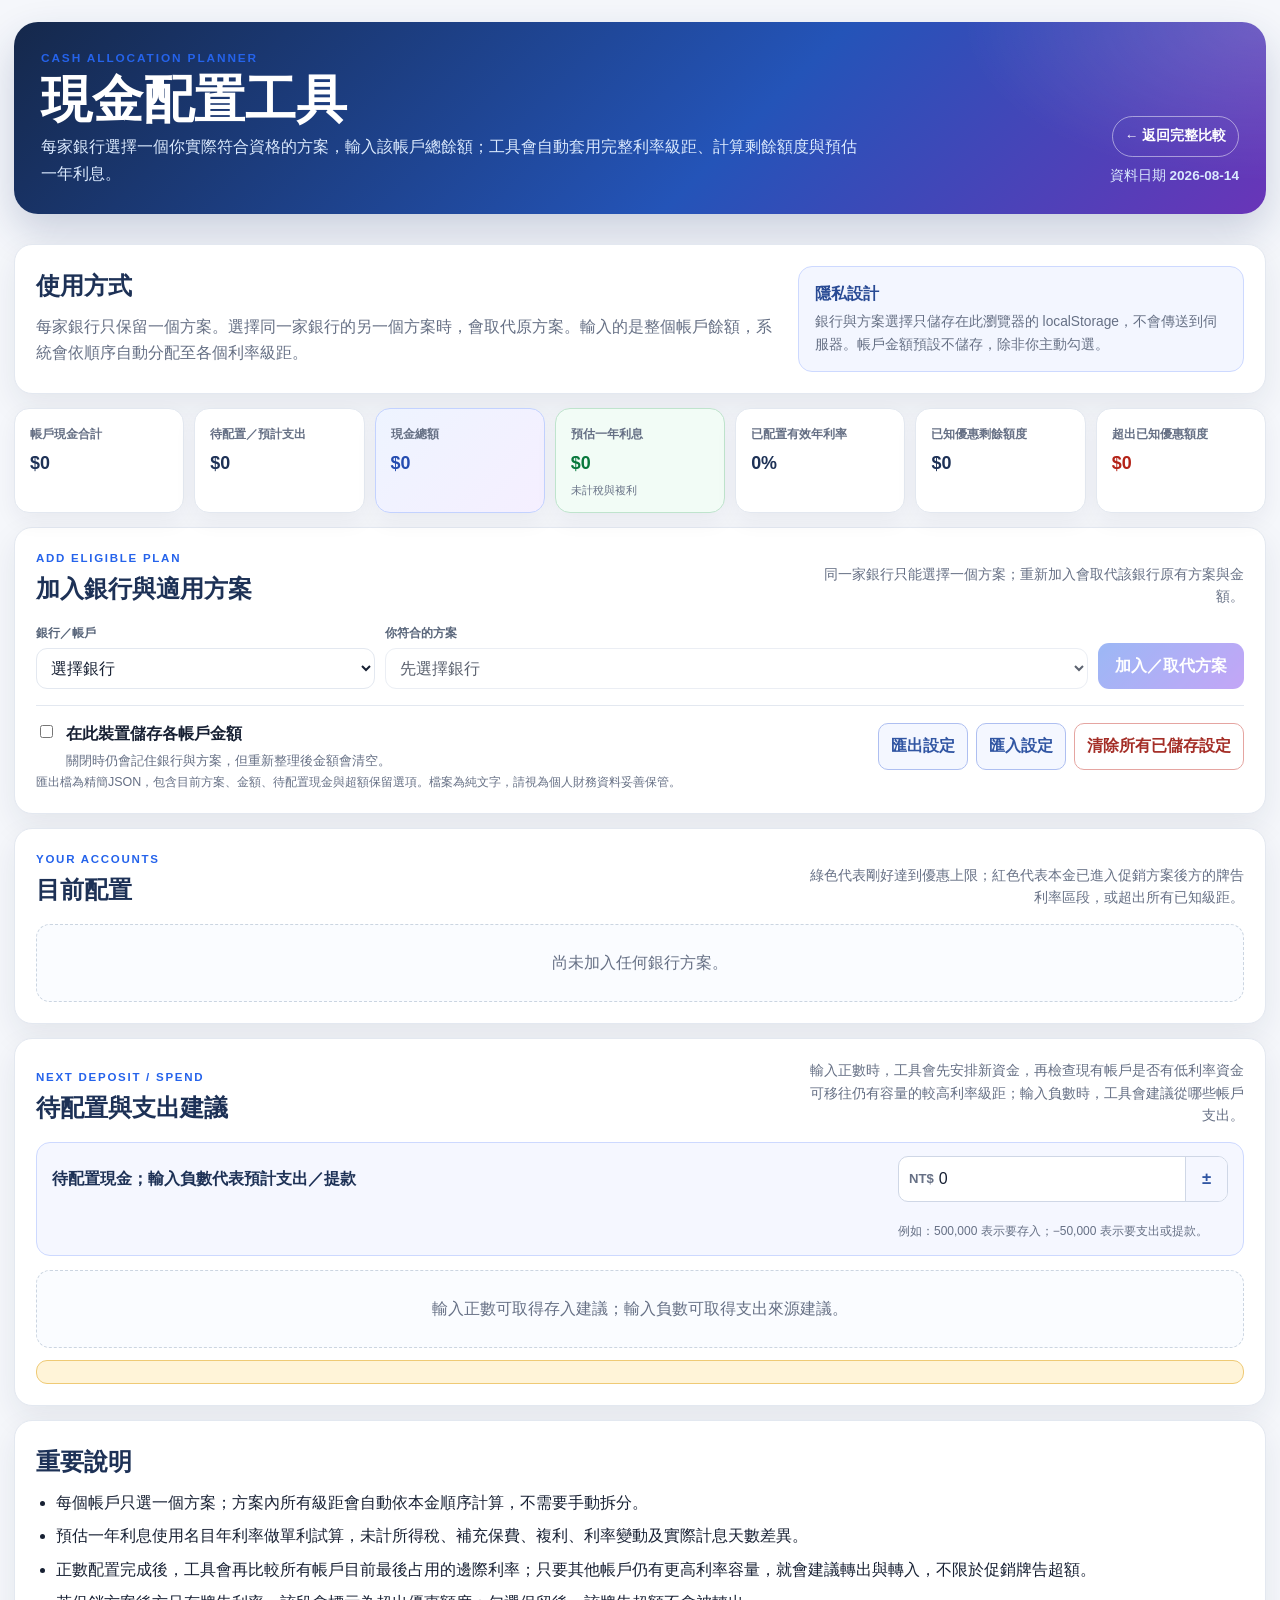
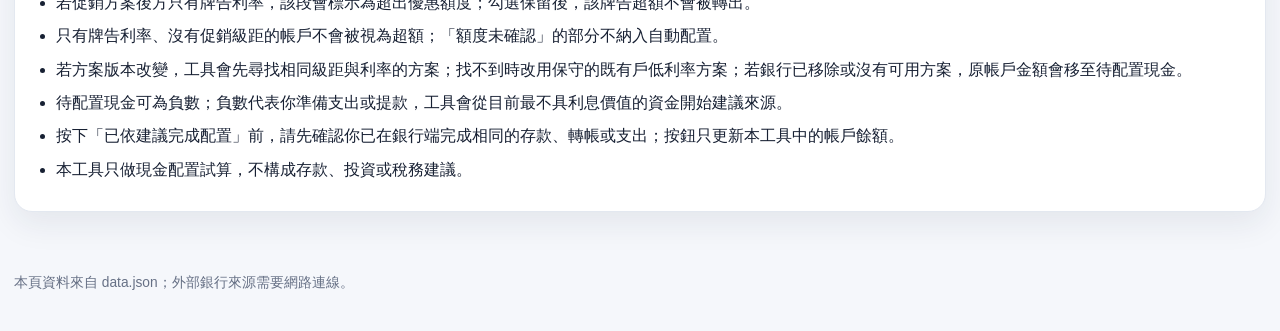
==== commit 8e23502b: "monthly update" ====
--- a/allocator.html
+++ b/allocator.html
@@ -42,7 +42,7 @@
         <strong id="accountCashTotal">NT$0</strong>
       </article>
       <article class="allocator-stat">
-        <span>待配置現金</span>
+        <span>待配置／預計支出</span>
         <strong id="unallocatedCashSummary">NT$0</strong>
       </article>
       <article class="allocator-stat allocator-stat-primary">
@@ -133,23 +133,33 @@
     <section class="allocator-card allocator-recommendation-card">
       <div class="allocator-section-heading">
         <div>
-          <div class="section-kicker">NEXT DEPOSIT</div>
-          <h2>待配置現金建議</h2>
+          <div class="section-kicker">NEXT DEPOSIT / SPEND</div>
+          <h2>待配置與支出建議</h2>
         </div>
-        <p>工具會逐段比較目前下一個可用的邊際利率，並遵守每個方案的級距順序。若帳戶已有牌告利率超額，預設也會試算轉出至更高利率方案。</p>
+        <p>輸入正數時，工具會先安排新資金，再檢查現有帳戶是否有低利率資金可移往仍有容量的較高利率級距；輸入負數時，工具會建議從哪些帳戶支出。</p>
       </div>
 
       <div class="allocator-cash-input">
-        <label for="unallocatedCash">目前尚未放入上述帳戶的現金</label>
-        <div class="money-input-wrap">
+        <label for="unallocatedCash">待配置現金；輸入負數代表預計支出／提款</label>
+        <div class="money-input-wrap signed-money-input">
           <span>NT$</span>
-          <input id="unallocatedCash" type="text" inputmode="numeric" autocomplete="off" value="0">
+          <input id="unallocatedCash" type="text" inputmode="decimal" autocomplete="off" value="0" aria-describedby="cashSignHelp">
+          <button id="toggleCashSign" class="cash-sign-toggle" type="button" aria-label="切換待配置現金的正負號">±</button>
         </div>
+        <small id="cashSignHelp" class="cash-sign-help">例如：500,000 表示要存入；−50,000 表示要支出或提款。</small>
       </div>
 
       <div id="recommendationList" class="recommendation-list"></div>
-      <div id="recommendationEmpty" class="allocator-empty">輸入待配置現金並加入至少一個具有可計算額度的方案，即可產生建議。</div>
+      <div id="recommendationEmpty" class="allocator-empty">輸入正數可取得存入建議；輸入負數可取得支出來源建議。</div>
       <div id="unassignedCash" class="unassigned-cash" hidden></div>
+
+      <div id="recommendationApplyBar" class="recommendation-apply-bar" hidden>
+        <div>
+          <strong>已完成實際轉帳與存款？</strong>
+          <span id="recommendationApplySummary"></span>
+        </div>
+        <button id="applyRecommendations" type="button">已依建議完成配置</button>
+      </div>
     </section>
 
     <section class="allocator-card allocator-disclaimer">
@@ -157,9 +167,12 @@
       <ul>
         <li>每個帳戶只選一個方案；方案內所有級距會自動依本金順序計算，不需要手動拆分。</li>
         <li>預估一年利息使用名目年利率做單利試算，未計所得稅、補充保費、複利、利率變動及實際計息天數差異。</li>
-        <li>若促銷方案後方只有牌告利率，該段會標示為超出優惠額度；除非你勾選保留，配置建議會嘗試把它轉到更高利率的可用級距。</li>
+        <li>正數配置完成後，工具會再比較所有帳戶目前最後占用的邊際利率；只要其他帳戶仍有更高利率容量，就會建議轉出與轉入，不限於促銷牌告超額。</li>
+        <li>若促銷方案後方只有牌告利率，該段會標示為超出優惠額度；勾選保留後，該牌告超額不會被轉出。</li>
         <li>只有牌告利率、沒有促銷級距的帳戶不會被視為超額；「額度未確認」的部分不納入自動配置。</li>
         <li>若方案版本改變，工具會先尋找相同級距與利率的方案；找不到時改用保守的既有戶低利率方案；若銀行已移除或沒有可用方案，原帳戶金額會移至待配置現金。</li>
+        <li>待配置現金可為負數；負數代表你準備支出或提款，工具會從目前最不具利息價值的資金開始建議來源。</li>
+        <li>按下「已依建議完成配置」前，請先確認你已在銀行端完成相同的存款、轉帳或支出；按鈕只更新本工具中的帳戶餘額。</li>
         <li>本工具只做現金配置試算，不構成存款、投資或稅務建議。</li>
       </ul>
     </section>
--- a/assets/style.css
+++ b/assets/style.css
@@ -1731,3 +1731,136 @@
 
   .comparison-table col.col-select{width:38px}
 }
+
+
+/* v22 apply NEXT DEPOSIT recommendations */
+.recommendation-apply-bar{
+  display:flex;
+  justify-content:space-between;
+  align-items:center;
+  gap:16px;
+  margin-top:14px;
+  padding:14px 15px;
+  border:1px solid #a9d9ba;
+  border-radius:13px;
+  background:linear-gradient(135deg,#f0fcf4,#f6fff9);
+}
+
+.recommendation-apply-bar[hidden]{
+  display:none;
+}
+
+.recommendation-apply-bar > div{
+  display:grid;
+  gap:3px;
+}
+
+.recommendation-apply-bar strong{
+  color:#086b3a;
+}
+
+.recommendation-apply-bar span{
+  color:#4d6a59;
+  font-size:.82rem;
+}
+
+.recommendation-apply-bar button{
+  flex:0 0 auto;
+  min-height:42px;
+  padding:10px 15px;
+  border:1px solid #08783c;
+  border-radius:10px;
+  background:#08783c;
+  color:#fff;
+  font:inherit;
+  font-weight:850;
+  cursor:pointer;
+}
+
+.recommendation-apply-bar button:hover{
+  background:#056532;
+}
+
+.recommendation-apply-bar button:disabled{
+  opacity:.45;
+  cursor:not-allowed;
+}
+
+@media(max-width:680px){
+  .recommendation-apply-bar{
+    align-items:stretch;
+    flex-direction:column;
+  }
+
+  .recommendation-apply-bar button{
+    width:100%;
+  }
+}
+
+
+/* v23 negative NEXT DEPOSIT values and spending sources */
+.signed-money-input{
+  position:relative;
+}
+
+.signed-money-input input{
+  padding-right:48px;
+}
+
+.cash-sign-toggle{
+  align-self:stretch;
+  min-width:42px;
+  padding:0 10px;
+  border:0;
+  border-left:1px solid #cfd7e6;
+  background:#f5f7ff;
+  color:#3156a3;
+  font:inherit;
+  font-size:1.05rem;
+  font-weight:900;
+  cursor:pointer;
+}
+
+.cash-sign-toggle:hover{
+  background:#eaf0ff;
+}
+
+.cash-sign-help{
+  grid-column:2;
+  display:block;
+  margin-top:5px;
+  color:var(--muted);
+  font-size:.75rem;
+}
+
+.spending-recommendation{
+  border-color:#e9b36c;
+  background:#fff8ec;
+}
+
+.spending-recommendation .recommendation-rank{
+  background:#a85b00;
+}
+
+.spending-recommendation .recommendation-amount strong{
+  color:#a34e00;
+}
+
+.spending-recommendation .recommendation-interest strong{
+  color:#7a551d;
+}
+
+@media(max-width:760px){
+  .cash-sign-help{
+    grid-column:1;
+  }
+}
+
+
+/* v24 general current-allocation optimization */
+.withdrawal-recommendation .recommendation-interest small{
+  display:block;
+  margin-top:3px;
+  color:#8a3d37;
+  font-size:.72rem;
+}
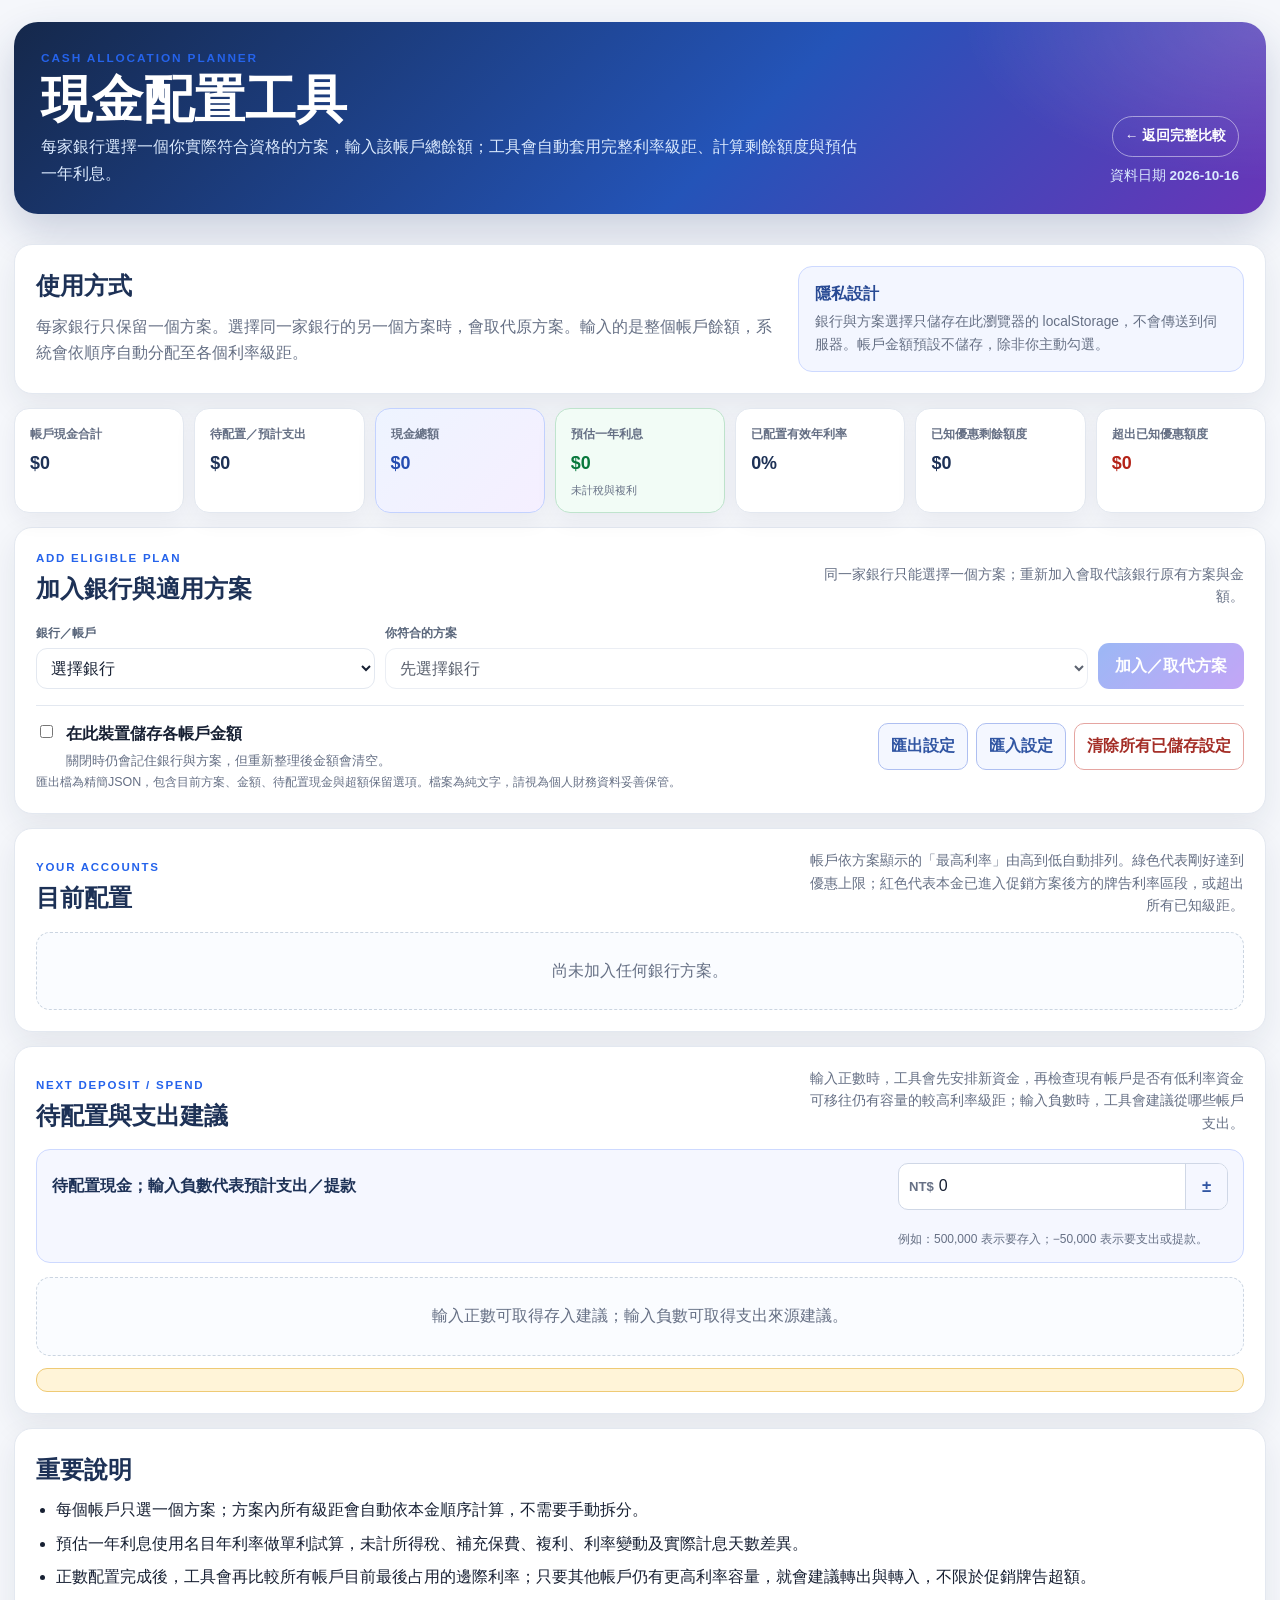
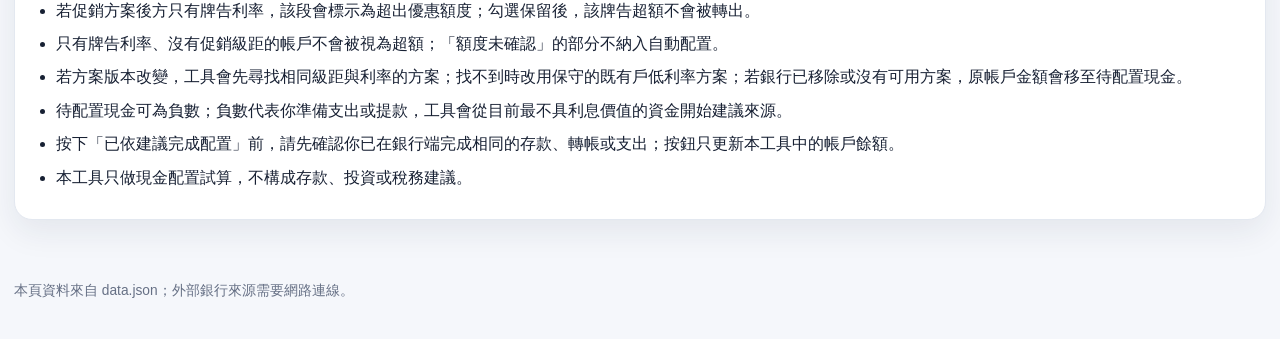
==== commit e7830846: "10月更新" ====
--- a/allocator.html
+++ b/allocator.html
@@ -124,7 +124,7 @@
           <div class="section-kicker">YOUR ACCOUNTS</div>
           <h2>目前配置</h2>
         </div>
-        <p>綠色代表剛好達到優惠上限；紅色代表本金已進入促銷方案後方的牌告利率區段，或超出所有已知級距。</p>
+        <p>帳戶依方案顯示的「最高利率」由高到低自動排列。綠色代表剛好達到優惠上限；紅色代表本金已進入促銷方案後方的牌告利率區段，或超出所有已知級距。</p>
       </div>
       <div id="allocatorRows" class="allocator-rows"></div>
       <div id="allocatorEmpty" class="allocator-empty">尚未加入任何銀行方案。</div>
